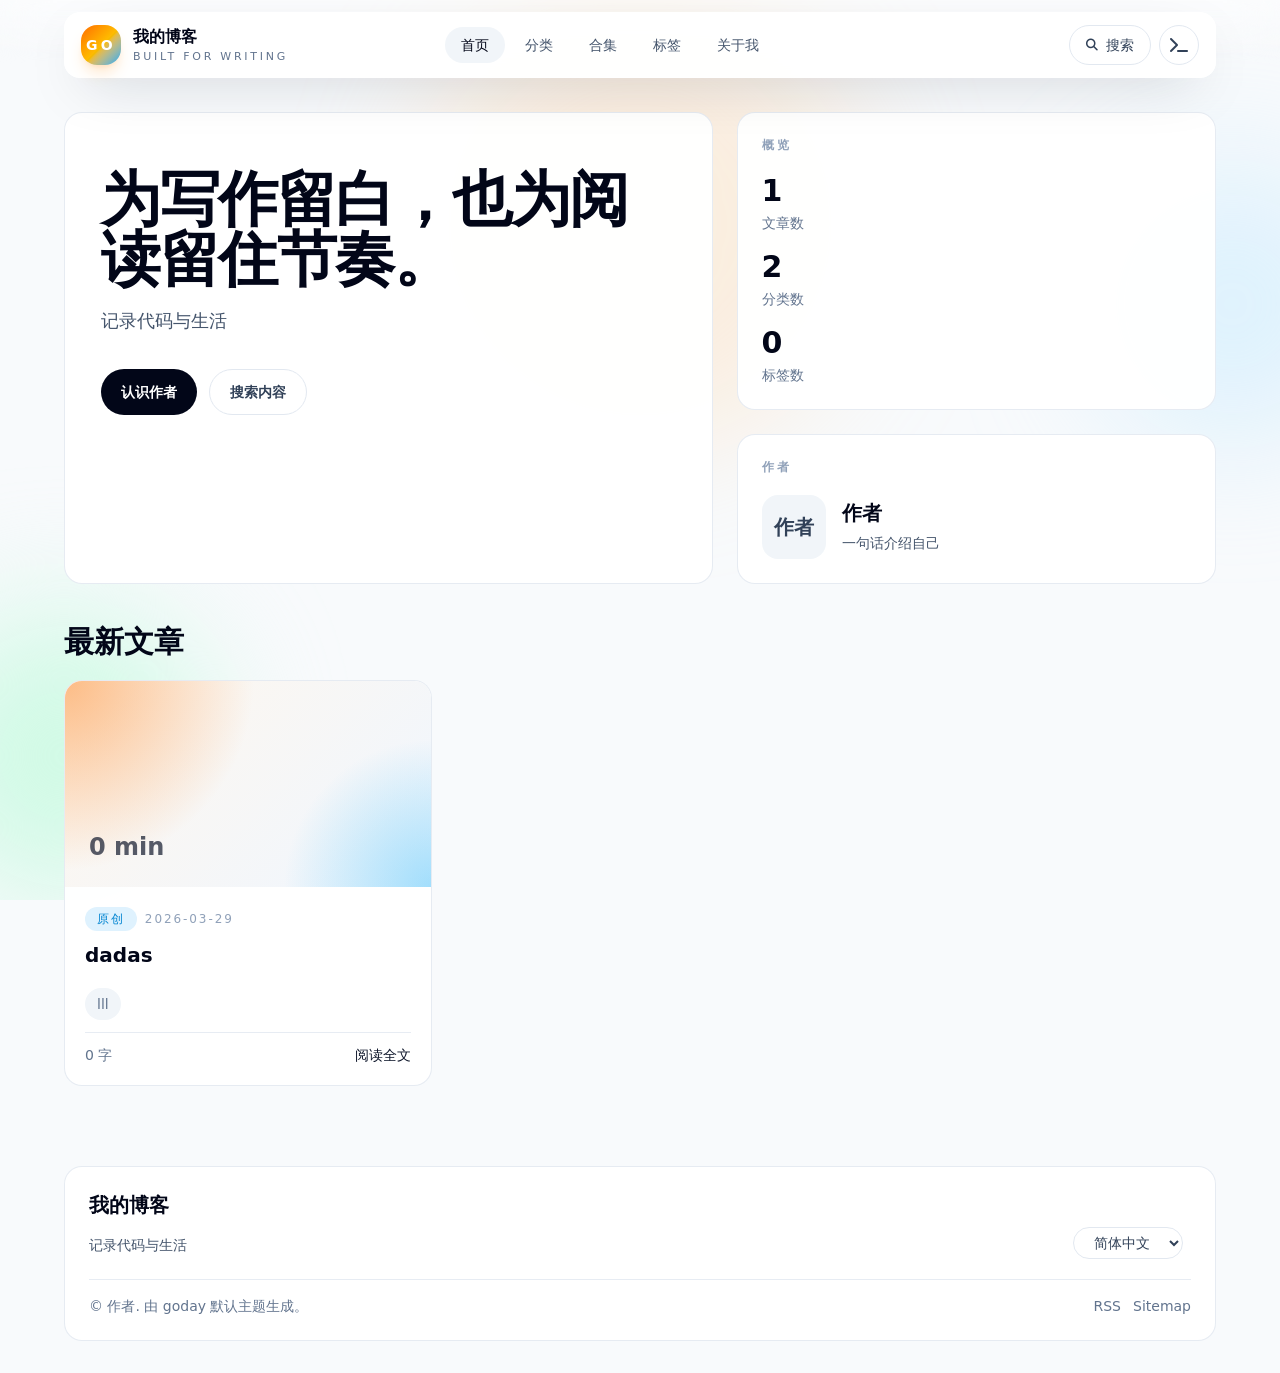
==== index.html @ ecaf3aaf "Deploy from goday" ====
<!doctype html>
<html lang="zh-CN">
<head>
  <meta charset="UTF-8">
  <meta name="viewport" content="width=device-width, initial-scale=1">
  <title>我的博客</title>
<meta name="description" content="记录代码与生活">
<meta name="theme-color" content="#fff7ed">
<meta property="og:title" content="我的博客">
<meta property="og:description" content="记录代码与生活">
<meta property="og:type" content="website">
<meta property="og:url" content="https:&#x2F;&#x2F;example.com&#x2F;">
<meta name="twitter:card" content="summary_large_image">
<link rel="canonical" href="https:&#x2F;&#x2F;example.com&#x2F;">

  <meta name="keywords" content="blog, tauri">


  <link rel="alternate" type="application/rss+xml" title="我的博客 RSS" href="/rss.xml">


  <link rel="stylesheet" href="https://cdn.bootcdn.net/ajax/libs/font-awesome/6.7.2/css/all.min.css">
  <link rel="stylesheet" href="/assets/css/main.css">
  
</head>
<body
  class="min-h-screen bg-slate-50 text-slate-900 antialiased dark:bg-stone-950 dark:text-zinc-100"
  data-default-language="zh-CN"
  data-color-mode="light"
  data-theme-name="Default Theme"
  data-theme-version="1.0.0"
  data-page-type="website"
>
  <div class="pointer-events-none fixed inset-0 -z-10 overflow-hidden">
    <div class="absolute left-1/2 top-0 h-[28rem] w-[28rem] -translate-x-1/2 rounded-full bg-orange-200/35 blur-3xl dark:bg-orange-500/12"></div>
    <div class="absolute right-[-6rem] top-40 h-72 w-72 rounded-full bg-sky-200/40 blur-3xl dark:bg-sky-500/10"></div>
    <div class="absolute bottom-0 left-[-5rem] h-72 w-72 rounded-full bg-emerald-100 blur-3xl dark:bg-emerald-500/10"></div>
  </div>
  <div class="pointer-events-none fixed inset-x-0 top-0 z-30 h-16 bg-white/45 [mask-image:linear-gradient(to_bottom,black,transparent)] backdrop-blur-xl dark:bg-stone-950/55"></div>

  <header class="fixed inset-x-0 top-0 z-40 px-5 pt-3 md:px-8">
  <div class="mx-auto max-w-6xl rounded-[1rem] border border-white/70 bg-white/95 px-4 py-2 shadow-[0_18px_56px_-24px_rgba(15,23,42,0.34)] backdrop-blur-md dark:border-zinc-700/80 dark:bg-zinc-900/92">
    <div class="flex items-center gap-3">
      <a class="flex min-w-0 items-center gap-3" href="/">
        <span class="inline-flex h-10 w-10 items-center justify-center rounded-2xl bg-gradient-to-br from-orange-500 via-amber-400 to-sky-500 text-sm font-bold uppercase tracking-[0.24em] text-white shadow-lg shadow-orange-400/20">Go</span>
        <span class="min-w-0">
          <span class="block truncate font-heading text-base font-semibold text-slate-950 dark:text-white">我的博客</span>
          <span class="block truncate text-[11px] uppercase tracking-[0.25em] text-slate-500 dark:text-slate-400">Built for writing</span>
        </span>
      </a>

      <nav class="mx-auto hidden items-center gap-1 rounded-full px-2 py-1.5 lg:flex">
        
          <a
            href="&#x2F;"
            
              data-i18n="nav.home"
            
            class="rounded-full px-4 py-2 text-sm font-medium transition bg-slate-100 text-slate-950 dark:bg-zinc-800 dark:text-white"
          >
            首页
          </a>
        
          <a
            href="&#x2F;category&#x2F;"
            
              data-i18n="nav.category"
            
            class="rounded-full px-4 py-2 text-sm font-medium transition text-slate-600 hover:bg-slate-100 hover:text-slate-950 dark:text-zinc-300 dark:hover:bg-zinc-800 dark:hover:text-white"
          >
            分类
          </a>
        
          <a
            href="&#x2F;collection&#x2F;"
            
              data-i18n="nav.collection"
            
            class="rounded-full px-4 py-2 text-sm font-medium transition text-slate-600 hover:bg-slate-100 hover:text-slate-950 dark:text-zinc-300 dark:hover:bg-zinc-800 dark:hover:text-white"
          >
            合集
          </a>
        
          <a
            href="&#x2F;tag&#x2F;"
            
              data-i18n="nav.tag"
            
            class="rounded-full px-4 py-2 text-sm font-medium transition text-slate-600 hover:bg-slate-100 hover:text-slate-950 dark:text-zinc-300 dark:hover:bg-zinc-800 dark:hover:text-white"
          >
            标签
          </a>
        
          <a
            href="&#x2F;about&#x2F;"
            
              data-i18n="nav.about"
            
            class="rounded-full px-4 py-2 text-sm font-medium transition text-slate-600 hover:bg-slate-100 hover:text-slate-950 dark:text-zinc-300 dark:hover:bg-zinc-800 dark:hover:text-white"
          >
            关于我
          </a>
        
      </nav>

      <div class="ml-auto flex items-center gap-2">
        <button
          type="button"
          class="theme-pill-button inline-flex h-10 cursor-pointer items-center gap-2 border border-slate-200 bg-white px-4 text-sm font-medium text-slate-700 transition hover:border-slate-300 hover:text-slate-950 dark:border-zinc-700 dark:bg-zinc-800 dark:text-zinc-100 dark:hover:bg-zinc-700 dark:hover:text-white"
          data-search-trigger
        >
          <i class="fa-solid fa-magnifying-glass text-xs"></i>
          <span data-i18n="search.open">搜索</span>
        </button>
        <button
          type="button"
          class="theme-pill-button inline-flex h-10 w-10 cursor-pointer items-center justify-center border border-slate-200 bg-white text-slate-700 transition hover:border-slate-300 hover:text-slate-950 dark:border-zinc-700 dark:bg-zinc-800 dark:text-zinc-100 dark:hover:bg-zinc-700 dark:hover:text-white"
          data-console-trigger
          title="打开控制台"
        >
          <i class="fa-solid fa-terminal"></i>
        </button>
        <button
          type="button"
          class="theme-pill-button inline-flex h-10 w-10 cursor-pointer items-center justify-center border border-slate-200 bg-white text-slate-700 transition hover:border-slate-300 hover:text-slate-950 dark:border-zinc-700 dark:bg-zinc-800 dark:text-zinc-100 dark:hover:bg-zinc-700 dark:hover:text-white lg:hidden"
          data-menu-trigger
          aria-expanded="false"
          aria-label="打开导航菜单"
        >
          <i class="fa-solid fa-bars"></i>
        </button>
      </div>
    </div>

    <nav class="mt-3 hidden flex-col gap-2 border-t border-slate-200 pt-3 dark:border-zinc-700 lg:hidden" data-mobile-nav>
      
        <a
          href="&#x2F;"
          
            data-i18n="nav.home"
          
          class="rounded-2xl px-4 py-3 text-sm font-medium transition bg-slate-950 text-white dark:bg-zinc-800"
        >
          首页
        </a>
      
        <a
          href="&#x2F;category&#x2F;"
          
            data-i18n="nav.category"
          
          class="rounded-2xl px-4 py-3 text-sm font-medium transition bg-slate-100 text-slate-700 hover:bg-slate-200 dark:bg-zinc-800 dark:text-zinc-200 dark:hover:bg-zinc-700 dark:hover:text-white"
        >
          分类
        </a>
      
        <a
          href="&#x2F;collection&#x2F;"
          
            data-i18n="nav.collection"
          
          class="rounded-2xl px-4 py-3 text-sm font-medium transition bg-slate-100 text-slate-700 hover:bg-slate-200 dark:bg-zinc-800 dark:text-zinc-200 dark:hover:bg-zinc-700 dark:hover:text-white"
        >
          合集
        </a>
      
        <a
          href="&#x2F;tag&#x2F;"
          
            data-i18n="nav.tag"
          
          class="rounded-2xl px-4 py-3 text-sm font-medium transition bg-slate-100 text-slate-700 hover:bg-slate-200 dark:bg-zinc-800 dark:text-zinc-200 dark:hover:bg-zinc-700 dark:hover:text-white"
        >
          标签
        </a>
      
        <a
          href="&#x2F;about&#x2F;"
          
            data-i18n="nav.about"
          
          class="rounded-2xl px-4 py-3 text-sm font-medium transition bg-slate-100 text-slate-700 hover:bg-slate-200 dark:bg-zinc-800 dark:text-zinc-200 dark:hover:bg-zinc-700 dark:hover:text-white"
        >
          关于我
        </a>
      
    </nav>
  </div>
</header>


  <main class="px-5 pb-20 pt-24 md:px-8 md:pt-28">
    <div class="mx-auto max-w-6xl">
      
  <section class="grid gap-6 lg:grid-cols-[1.15fr_0.85fr]">
    <div class="theme-card overflow-hidden p-7 md:p-9">
      <div class="mt-5 space-y-4">
        <h1 class="max-w-3xl font-heading text-4xl font-semibold tracking-tight text-slate-950 dark:text-white md:text-6xl">为写作留白，也为阅读留住节奏。</h1>
        <p class="max-w-2xl text-base leading-8 text-slate-600 dark:text-slate-300 md:text-lg">记录代码与生活</p>
      </div>
      <div class="mt-8 flex flex-wrap gap-3">
        <a class="inline-flex items-center rounded-full bg-slate-950 px-5 py-3 text-sm font-semibold text-white transition hover:bg-slate-800 dark:bg-white dark:text-slate-950 dark:hover:bg-slate-200" href="/about/" data-i18n="home.aboutAuthor">认识作者</a>
        <button type="button" class="inline-flex cursor-pointer items-center rounded-full border border-slate-200 bg-white px-5 py-3 text-sm font-semibold text-slate-700 transition hover:border-slate-300 hover:text-slate-950 dark:border-slate-700 dark:bg-slate-800 dark:text-slate-100 dark:hover:bg-slate-700 dark:hover:text-white" data-search-trigger data-i18n="home.searchContent">搜索内容</button>
      </div>
    </div>

    <aside class="grid gap-6 sm:grid-cols-2 lg:grid-cols-1">
      <div class="theme-card p-6">
        <p class="text-xs font-semibold uppercase tracking-[0.3em] text-slate-400" data-i18n="home.atAGlance">At a glance</p>
        <div class="mt-5 grid gap-4 sm:grid-cols-3 lg:grid-cols-1">
          <div>
            <p class="text-3xl font-semibold text-slate-950 dark:text-white">1</p>
            <p class="mt-1 text-sm text-slate-500 dark:text-slate-400" data-i18n="home.articleCount">文章数</p>
          </div>
          <div>
            <p class="text-3xl font-semibold text-slate-950 dark:text-white">2</p>
            <p class="mt-1 text-sm text-slate-500 dark:text-slate-400" data-i18n="home.categoryCount">分类数</p>
          </div>
          <div>
            <p class="text-3xl font-semibold text-slate-950 dark:text-white">0</p>
            <p class="mt-1 text-sm text-slate-500 dark:text-slate-400" data-i18n="home.tagCount">标签数</p>
          </div>
        </div>
      </div>

      <div class="theme-card p-6 text-slate-900 dark:bg-stone-900 dark:text-slate-100">
        <p class="text-xs font-semibold uppercase tracking-[0.3em] text-slate-400" data-i18n="home.author">Author</p>
        <div class="mt-5 flex items-center gap-4">
          
            <a href="/about/" class="inline-flex h-16 w-16 items-center justify-center rounded-2xl bg-slate-100 font-heading text-xl font-semibold text-slate-700 transition hover:bg-slate-200 dark:bg-white/10 dark:text-white dark:hover:bg-white/15">作者</a>
          
          <div>
            <a href="/about/" class="font-heading text-xl font-semibold text-slate-950 transition hover:text-orange-600 dark:text-white dark:hover:text-orange-200">作者</a>
            <p class="mt-1 text-sm leading-6 text-slate-600 dark:text-slate-300">一句话介绍自己</p>
          </div>
        </div>
      </div>
    </aside>
  </section>

  <section class="mt-8">
    <div class="mb-5 flex items-end justify-between gap-4">
      <div>
        <h2 class="mt-2 font-heading text-3xl font-semibold text-slate-950 dark:text-white" data-i18n="home.latestPosts">最新文章</h2>
      </div>
    </div>

    
      <div class="grid gap-6 md:grid-cols-2 xl:grid-cols-3">
        
          <article class="theme-card fade-in-card group overflow-hidden transition hover:-translate-y-1 hover:border-slate-300 dark:hover:border-zinc-700">
  <a class="block" href="&#x2F;p&#x2F;w5f7hgbm24p0&#x2F;">
    
      <div class="flex aspect-[16/9] items-end justify-between bg-[radial-gradient(circle_at_top_left,_rgba(251,146,60,0.58),_transparent_45%),radial-gradient(circle_at_bottom_right,_rgba(56,189,248,0.42),_transparent_35%),linear-gradient(135deg,_#fff7ed,_#eff6ff)] p-6 dark:bg-[radial-gradient(circle_at_top_left,_rgba(251,146,60,0.18),_transparent_45%),radial-gradient(circle_at_bottom_right,_rgba(56,189,248,0.14),_transparent_35%),linear-gradient(135deg,_#1b1b1f,_#252529)]">
        <span class="font-heading text-2xl font-semibold text-slate-900/70 dark:text-white/80">0 min</span>
      </div>
    
  </a>
  <div class="space-y-3 p-5">
    <div class="flex flex-wrap items-center gap-2 text-xs font-medium tracking-[0.16em] text-slate-400 dark:text-slate-500">
      
      
        <span class="rounded-full bg-sky-100 px-3 py-1 text-sky-600 dark:bg-sky-500/12 dark:text-sky-200" data-i18n="articleCard.original">原创</span>
      
      <span>2026-03-29</span>
    </div>

    <div class="space-y-2">
      <h2 class="font-heading text-xl font-semibold leading-tight text-slate-950 dark:text-white">
        <a class="transition hover:text-orange-600 dark:hover:text-orange-300" href="&#x2F;p&#x2F;w5f7hgbm24p0&#x2F;">dadas</a>
      </h2>
      <p class="excerpt-clamp text-sm leading-7 text-slate-600 dark:text-slate-300"></p>
    </div>

    <div class="flex flex-wrap items-center gap-2 text-sm text-slate-500 dark:text-slate-400">
      <a class="theme-pill-button bg-slate-100 px-3 py-1.5 transition hover:bg-slate-200 hover:text-slate-900 dark:bg-zinc-800 dark:text-zinc-200 dark:hover:bg-zinc-700 dark:hover:text-white" href="&#x2F;category&#x2F;lll&#x2F;">lll</a>
      
    </div>

    <div class="flex items-center justify-between border-t border-slate-200/80 pt-3 text-sm text-slate-500 dark:border-zinc-800 dark:text-zinc-400">
      <span>0 字</span>
      <a class="font-medium text-slate-900 transition hover:text-orange-600 dark:text-white dark:hover:text-orange-300" href="&#x2F;p&#x2F;w5f7hgbm24p0&#x2F;">阅读全文</a>
    </div>
  </div>
</article>

        
      </div>
      

    
  </section>

    </div>
  </main>

  <footer class="px-5 pb-8 md:px-8">
  <div class="theme-card mx-auto max-w-6xl p-5 md:p-6">
    <div class="flex flex-col gap-5 md:flex-row md:items-end md:justify-between">
      <div class="space-y-3">
        <h2 class="font-heading text-xl font-semibold text-slate-950 dark:text-white">我的博客</h2>
        <p class="max-w-xl text-sm leading-7 text-slate-600 dark:text-slate-300">记录代码与生活</p>
      </div>

      <div class="flex items-center justify-end pr-1 md:pr-2">
        <select
          class="theme-pill-button border border-slate-200 bg-white px-4 py-1.5 text-sm text-slate-700 outline-none transition hover:border-slate-300 dark:border-zinc-700 dark:bg-zinc-800 dark:text-zinc-100"
          data-language-switcher
        >
          <option value="zh-CN">简体中文</option>
          <option value="en-US">English</option>
        </select>
      </div>
    </div>

    <div class="mt-5 flex flex-col gap-3 border-t border-slate-200/80 pt-4 text-sm text-slate-500 dark:border-zinc-800 dark:text-zinc-400 md:flex-row md:items-center md:justify-between">
      <p>
        © 作者.
        <span data-i18n="footer.copy">由 goday 默认主题生成。</span>
      </p>
      <div class="flex flex-wrap items-center gap-3 md:justify-end">
        <a class="transition hover:text-slate-950 dark:hover:text-white" href="/rss.xml" data-i18n="footer.rss">RSS</a>
        <a class="transition hover:text-slate-950 dark:hover:text-white" href="/sitemap.xml" data-i18n="footer.sitemap">Sitemap</a>
      </div>
    </div>
  </div>
</footer>


  <div
    class="theme-modal fixed inset-0 z-50 hidden items-start justify-center bg-slate-950/18 p-4"
    data-search-modal
    data-open="false"
    aria-hidden="true"
  >
    <div class="theme-modal-panel theme-search-panel mt-8 w-full max-w-3xl rounded-[1.125rem] border p-4 md:mt-12 md:p-6">
      <div class="mb-4 flex items-center justify-between gap-4">
        <div>
          <h2 class="font-heading text-2xl font-semibold text-slate-950 dark:text-white" data-i18n="search.title">搜索</h2>
        </div>
        <button
          type="button"
          class="theme-pill-button inline-flex h-10 w-10 cursor-pointer items-center justify-center border border-slate-200 bg-white text-slate-700 transition hover:bg-slate-100 dark:border-zinc-700 dark:bg-zinc-800 dark:text-zinc-100 dark:hover:bg-zinc-700 dark:hover:text-white"
          data-search-close
          aria-label="关闭搜索"
        >
          <i class="fa-solid fa-xmark"></i>
        </button>
      </div>
      <div data-search-host></div>
      <p class="mt-4 hidden rounded-xl border border-slate-200/90 bg-slate-100/95 px-4 py-3 text-sm text-slate-600 dark:border-zinc-700 dark:bg-zinc-800 dark:text-zinc-200" data-search-status></p>
    </div>
  </div>

  <div
    class="theme-modal fixed inset-0 z-50 hidden items-center justify-center bg-slate-950/18 p-4 text-slate-100"
    data-console-modal
    data-open="false"
    aria-hidden="true"
  >
    <div class="theme-modal-panel goday-console w-full max-w-2xl border border-orange-200/65 bg-orange-50/96 p-5 text-slate-900 dark:border-orange-500/20 dark:bg-stone-900/94 dark:text-slate-100 md:p-6 theme-card">
      <div class="flex items-start justify-between gap-4">
        <div>
          <p class="text-sm font-medium uppercase tracking-[0.3em] text-orange-300" data-i18n="console.kicker">Console</p>
          <h2 class="mt-2 font-heading text-3xl font-semibold text-slate-950 dark:text-white" data-i18n="console.title">控制台</h2>
        </div>
        <button
          type="button"
          class="theme-pill-button inline-flex h-11 w-11 cursor-pointer items-center justify-center border border-orange-200 bg-white/80 text-slate-700 transition hover:border-orange-300 hover:text-slate-950 dark:border-zinc-700 dark:bg-zinc-800 dark:text-zinc-100 dark:hover:bg-zinc-700 dark:hover:text-white"
          data-console-close
          aria-label="关闭控制台"
        >
          <i class="fa-solid fa-xmark"></i>
        </button>
      </div>

      <div class="mt-6">
        <section class="theme-card-muted p-5 dark:border-orange-500/20 dark:bg-stone-950/70">
          <p class="text-xs font-semibold uppercase tracking-[0.3em] text-slate-400" data-i18n="console.runtime">Runtime</p>
          <div class="mt-5 grid gap-3 text-sm text-slate-600 dark:text-slate-300">
            <div class="flex items-center justify-between gap-3">
              <span data-i18n="console.site">站点</span>
              <span class="text-right text-slate-950 dark:text-white">我的博客</span>
            </div>
            <div class="flex items-center justify-between gap-3">
              <span data-i18n="console.route">路径</span>
              <span class="text-right text-slate-950 dark:text-white" data-console-value="route">https:&#x2F;&#x2F;example.com&#x2F;</span>
            </div>
            <div class="flex items-center justify-between gap-3">
              <span data-i18n="console.theme">主题</span>
              <span class="text-right text-slate-950 dark:text-white" data-console-value="theme">Default Theme 1.0.0</span>
            </div>
            <div class="flex items-center justify-between gap-3">
              <span data-i18n="console.pageType">页面类型</span>
              <span class="text-right text-slate-950 dark:text-white" data-console-value="pageType">website</span>
            </div>
            <div class="flex items-center justify-between gap-3">
              <span data-i18n="console.language">界面语言</span>
              <span class="text-right text-slate-950 dark:text-white" data-console-value="language" data-console-language>zh-CN</span>
            </div>
            <div class="flex items-center justify-between gap-3">
              <span data-i18n="console.mode">外观模式</span>
              <span class="text-right text-slate-950 dark:text-white" data-console-value="mode" data-console-theme-mode>auto</span>
            </div>
            <div class="flex items-center justify-between gap-3">
              <span data-i18n="console.headings">标题数</span>
              <span class="text-right text-slate-950 dark:text-white" data-console-value="headings">0</span>
            </div>
          </div>
          <div class="mt-5 flex justify-end">
            <button
              type="button"
              class="theme-pill-button inline-flex h-10 cursor-pointer items-center gap-2 border border-orange-200 bg-white px-4 text-sm font-medium text-slate-700 transition hover:border-orange-300 hover:text-slate-950 dark:border-zinc-700 dark:bg-zinc-800 dark:text-zinc-100 dark:hover:bg-zinc-700 dark:hover:text-white"
              data-theme-toggle
            >
              <i class="fa-solid fa-moon"></i>
              <span data-i18n="console.toggleTheme">切换外观</span>
            </button>
          </div>
        </section>
      </div>
    </div>
  </div>

  <script type="module" src="/assets/js/main.js"></script>
  
</body>
</html>
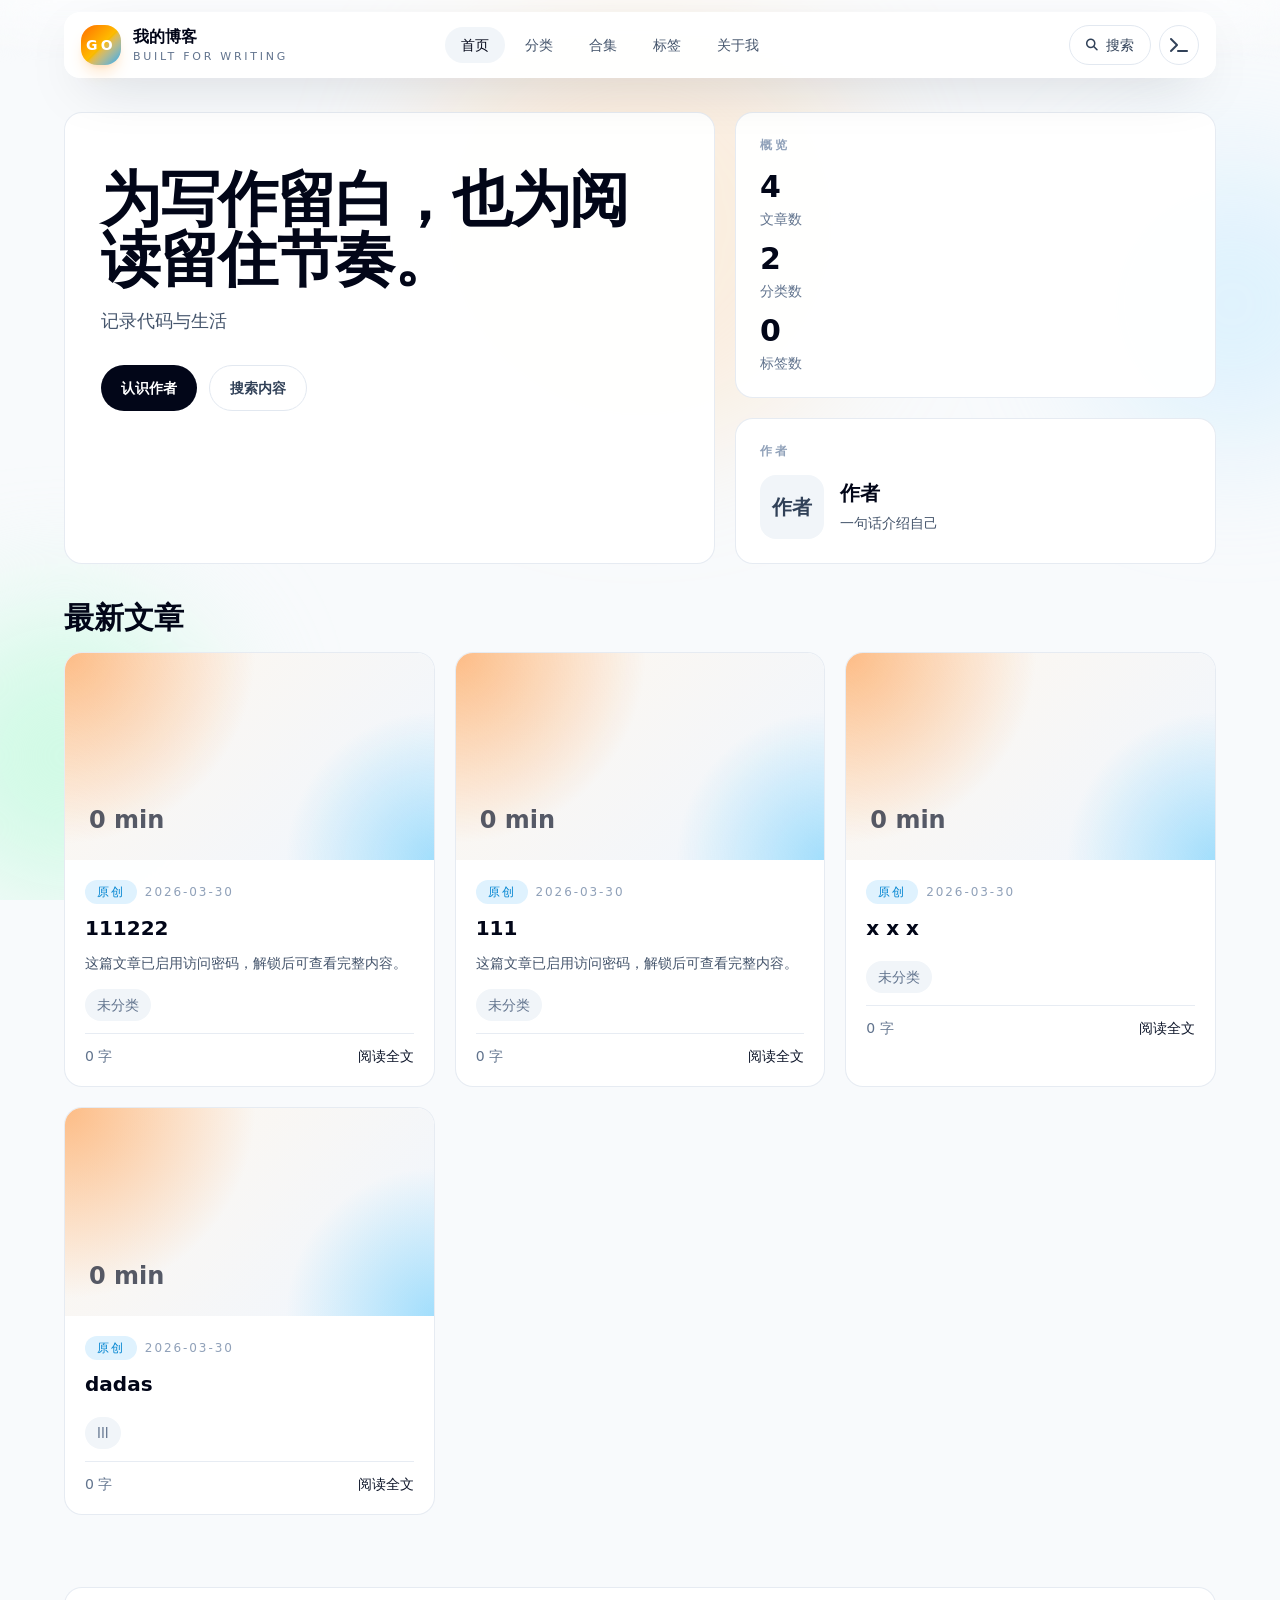
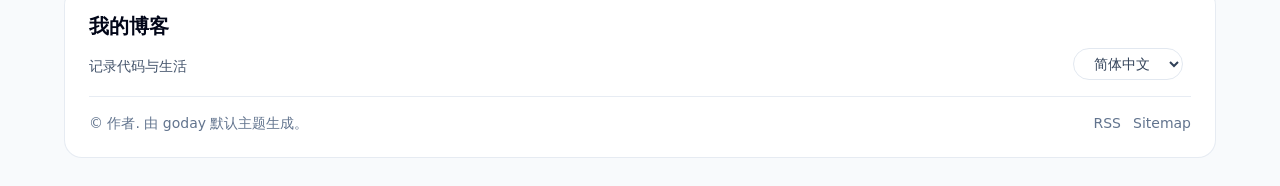
==== commit 5cd5a9e2: "Deploy from goday" ====
--- a/index.html
+++ b/index.html
@@ -9,9 +9,9 @@
 <meta property="og:title" content="我的博客">
 <meta property="og:description" content="记录代码与生活">
 <meta property="og:type" content="website">
-<meta property="og:url" content="https:&#x2F;&#x2F;example.com&#x2F;">
+<meta property="og:url" content="http:&#x2F;&#x2F;wenxb.github.io&#x2F;">
 <meta name="twitter:card" content="summary_large_image">
-<link rel="canonical" href="https:&#x2F;&#x2F;example.com&#x2F;">
+<link rel="canonical" href="http:&#x2F;&#x2F;wenxb.github.io&#x2F;">
 
   <meta name="keywords" content="blog, tauri">
 
@@ -189,27 +189,27 @@
 </header>
 
 
-  <main class="px-5 pb-20 pt-24 md:px-8 md:pt-28">
+  <main class="px-4 pb-18 pt-22 md:px-8 md:pt-28">
     <div class="mx-auto max-w-6xl">
       
-  <section class="grid gap-6 lg:grid-cols-[1.15fr_0.85fr]">
-    <div class="theme-card overflow-hidden p-7 md:p-9">
+  <section class="grid gap-5 lg:grid-cols-[1.15fr_0.85fr]">
+    <div class="theme-card overflow-hidden p-6 md:p-9">
       <div class="mt-5 space-y-4">
         <h1 class="max-w-3xl font-heading text-4xl font-semibold tracking-tight text-slate-950 dark:text-white md:text-6xl">为写作留白，也为阅读留住节奏。</h1>
         <p class="max-w-2xl text-base leading-8 text-slate-600 dark:text-slate-300 md:text-lg">记录代码与生活</p>
       </div>
-      <div class="mt-8 flex flex-wrap gap-3">
+      <div class="mt-7 flex flex-wrap gap-3">
         <a class="inline-flex items-center rounded-full bg-slate-950 px-5 py-3 text-sm font-semibold text-white transition hover:bg-slate-800 dark:bg-white dark:text-slate-950 dark:hover:bg-slate-200" href="/about/" data-i18n="home.aboutAuthor">认识作者</a>
         <button type="button" class="inline-flex cursor-pointer items-center rounded-full border border-slate-200 bg-white px-5 py-3 text-sm font-semibold text-slate-700 transition hover:border-slate-300 hover:text-slate-950 dark:border-slate-700 dark:bg-slate-800 dark:text-slate-100 dark:hover:bg-slate-700 dark:hover:text-white" data-search-trigger data-i18n="home.searchContent">搜索内容</button>
       </div>
     </div>
 
-    <aside class="grid gap-6 sm:grid-cols-2 lg:grid-cols-1">
-      <div class="theme-card p-6">
+    <aside class="grid gap-5 sm:grid-cols-2 lg:grid-cols-1">
+      <div class="theme-card p-5 md:p-6">
         <p class="text-xs font-semibold uppercase tracking-[0.3em] text-slate-400" data-i18n="home.atAGlance">At a glance</p>
-        <div class="mt-5 grid gap-4 sm:grid-cols-3 lg:grid-cols-1">
+        <div class="mt-4 grid gap-3 sm:grid-cols-3 lg:grid-cols-1">
           <div>
-            <p class="text-3xl font-semibold text-slate-950 dark:text-white">1</p>
+            <p class="text-3xl font-semibold text-slate-950 dark:text-white">4</p>
             <p class="mt-1 text-sm text-slate-500 dark:text-slate-400" data-i18n="home.articleCount">文章数</p>
           </div>
           <div>
@@ -223,9 +223,9 @@
         </div>
       </div>
 
-      <div class="theme-card p-6 text-slate-900 dark:bg-stone-900 dark:text-slate-100">
+      <div class="theme-card p-5 md:p-6 text-slate-900 dark:bg-stone-900 dark:text-slate-100">
         <p class="text-xs font-semibold uppercase tracking-[0.3em] text-slate-400" data-i18n="home.author">Author</p>
-        <div class="mt-5 flex items-center gap-4">
+        <div class="mt-4 flex items-center gap-4">
           
             <a href="/about/" class="inline-flex h-16 w-16 items-center justify-center rounded-2xl bg-slate-100 font-heading text-xl font-semibold text-slate-700 transition hover:bg-slate-200 dark:bg-white/10 dark:text-white dark:hover:bg-white/15">作者</a>
           
@@ -238,18 +238,18 @@
     </aside>
   </section>
 
-  <section class="mt-8">
-    <div class="mb-5 flex items-end justify-between gap-4">
+  <section class="mt-7">
+    <div class="mb-4 flex items-end justify-between gap-4">
       <div>
         <h2 class="mt-2 font-heading text-3xl font-semibold text-slate-950 dark:text-white" data-i18n="home.latestPosts">最新文章</h2>
       </div>
     </div>
 
     
-      <div class="grid gap-6 md:grid-cols-2 xl:grid-cols-3">
+      <div class="grid gap-5 md:grid-cols-2 xl:grid-cols-3">
         
           <article class="theme-card fade-in-card group overflow-hidden transition hover:-translate-y-1 hover:border-slate-300 dark:hover:border-zinc-700">
-  <a class="block" href="&#x2F;p&#x2F;w5f7hgbm24p0&#x2F;">
+  <a class="block" href="&#x2F;p&#x2F;km3e47r658y3&#x2F;">
     
       <div class="flex aspect-[16/9] items-end justify-between bg-[radial-gradient(circle_at_top_left,_rgba(251,146,60,0.58),_transparent_45%),radial-gradient(circle_at_bottom_right,_rgba(56,189,248,0.42),_transparent_35%),linear-gradient(135deg,_#fff7ed,_#eff6ff)] p-6 dark:bg-[radial-gradient(circle_at_top_left,_rgba(251,146,60,0.18),_transparent_45%),radial-gradient(circle_at_bottom_right,_rgba(56,189,248,0.14),_transparent_35%),linear-gradient(135deg,_#1b1b1f,_#252529)]">
         <span class="font-heading text-2xl font-semibold text-slate-900/70 dark:text-white/80">0 min</span>
@@ -262,7 +262,118 @@
       
         <span class="rounded-full bg-sky-100 px-3 py-1 text-sky-600 dark:bg-sky-500/12 dark:text-sky-200" data-i18n="articleCard.original">原创</span>
       
-      <span>2026-03-29</span>
+      <span>2026-03-30</span>
+    </div>
+
+    <div class="space-y-2">
+      <h2 class="font-heading text-xl font-semibold leading-tight text-slate-950 dark:text-white">
+        <a class="transition hover:text-orange-600 dark:hover:text-orange-300" href="&#x2F;p&#x2F;km3e47r658y3&#x2F;">111222</a>
+      </h2>
+      <p class="excerpt-clamp text-sm leading-7 text-slate-600 dark:text-slate-300">这篇文章已启用访问密码，解锁后可查看完整内容。</p>
+    </div>
+
+    <div class="flex flex-wrap items-center gap-2 text-sm text-slate-500 dark:text-slate-400">
+      <a class="theme-pill-button bg-slate-100 px-3 py-1.5 transition hover:bg-slate-200 hover:text-slate-900 dark:bg-zinc-800 dark:text-zinc-200 dark:hover:bg-zinc-700 dark:hover:text-white" href="&#x2F;category&#x2F;uncategorized&#x2F;">未分类</a>
+      
+    </div>
+
+    <div class="flex items-center justify-between border-t border-slate-200/80 pt-3 text-sm text-slate-500 dark:border-zinc-800 dark:text-zinc-400">
+      <span>0 字</span>
+      <a class="font-medium text-slate-900 transition hover:text-orange-600 dark:text-white dark:hover:text-orange-300" href="&#x2F;p&#x2F;km3e47r658y3&#x2F;">阅读全文</a>
+    </div>
+  </div>
+</article>
+
+        
+          <article class="theme-card fade-in-card group overflow-hidden transition hover:-translate-y-1 hover:border-slate-300 dark:hover:border-zinc-700">
+  <a class="block" href="&#x2F;p&#x2F;e2lrm1mzb9ez&#x2F;">
+    
+      <div class="flex aspect-[16/9] items-end justify-between bg-[radial-gradient(circle_at_top_left,_rgba(251,146,60,0.58),_transparent_45%),radial-gradient(circle_at_bottom_right,_rgba(56,189,248,0.42),_transparent_35%),linear-gradient(135deg,_#fff7ed,_#eff6ff)] p-6 dark:bg-[radial-gradient(circle_at_top_left,_rgba(251,146,60,0.18),_transparent_45%),radial-gradient(circle_at_bottom_right,_rgba(56,189,248,0.14),_transparent_35%),linear-gradient(135deg,_#1b1b1f,_#252529)]">
+        <span class="font-heading text-2xl font-semibold text-slate-900/70 dark:text-white/80">0 min</span>
+      </div>
+    
+  </a>
+  <div class="space-y-3 p-5">
+    <div class="flex flex-wrap items-center gap-2 text-xs font-medium tracking-[0.16em] text-slate-400 dark:text-slate-500">
+      
+      
+        <span class="rounded-full bg-sky-100 px-3 py-1 text-sky-600 dark:bg-sky-500/12 dark:text-sky-200" data-i18n="articleCard.original">原创</span>
+      
+      <span>2026-03-30</span>
+    </div>
+
+    <div class="space-y-2">
+      <h2 class="font-heading text-xl font-semibold leading-tight text-slate-950 dark:text-white">
+        <a class="transition hover:text-orange-600 dark:hover:text-orange-300" href="&#x2F;p&#x2F;e2lrm1mzb9ez&#x2F;">111</a>
+      </h2>
+      <p class="excerpt-clamp text-sm leading-7 text-slate-600 dark:text-slate-300">这篇文章已启用访问密码，解锁后可查看完整内容。</p>
+    </div>
+
+    <div class="flex flex-wrap items-center gap-2 text-sm text-slate-500 dark:text-slate-400">
+      <a class="theme-pill-button bg-slate-100 px-3 py-1.5 transition hover:bg-slate-200 hover:text-slate-900 dark:bg-zinc-800 dark:text-zinc-200 dark:hover:bg-zinc-700 dark:hover:text-white" href="&#x2F;category&#x2F;uncategorized&#x2F;">未分类</a>
+      
+    </div>
+
+    <div class="flex items-center justify-between border-t border-slate-200/80 pt-3 text-sm text-slate-500 dark:border-zinc-800 dark:text-zinc-400">
+      <span>0 字</span>
+      <a class="font-medium text-slate-900 transition hover:text-orange-600 dark:text-white dark:hover:text-orange-300" href="&#x2F;p&#x2F;e2lrm1mzb9ez&#x2F;">阅读全文</a>
+    </div>
+  </div>
+</article>
+
+        
+          <article class="theme-card fade-in-card group overflow-hidden transition hover:-translate-y-1 hover:border-slate-300 dark:hover:border-zinc-700">
+  <a class="block" href="&#x2F;p&#x2F;td9pm252rvfx&#x2F;">
+    
+      <div class="flex aspect-[16/9] items-end justify-between bg-[radial-gradient(circle_at_top_left,_rgba(251,146,60,0.58),_transparent_45%),radial-gradient(circle_at_bottom_right,_rgba(56,189,248,0.42),_transparent_35%),linear-gradient(135deg,_#fff7ed,_#eff6ff)] p-6 dark:bg-[radial-gradient(circle_at_top_left,_rgba(251,146,60,0.18),_transparent_45%),radial-gradient(circle_at_bottom_right,_rgba(56,189,248,0.14),_transparent_35%),linear-gradient(135deg,_#1b1b1f,_#252529)]">
+        <span class="font-heading text-2xl font-semibold text-slate-900/70 dark:text-white/80">0 min</span>
+      </div>
+    
+  </a>
+  <div class="space-y-3 p-5">
+    <div class="flex flex-wrap items-center gap-2 text-xs font-medium tracking-[0.16em] text-slate-400 dark:text-slate-500">
+      
+      
+        <span class="rounded-full bg-sky-100 px-3 py-1 text-sky-600 dark:bg-sky-500/12 dark:text-sky-200" data-i18n="articleCard.original">原创</span>
+      
+      <span>2026-03-30</span>
+    </div>
+
+    <div class="space-y-2">
+      <h2 class="font-heading text-xl font-semibold leading-tight text-slate-950 dark:text-white">
+        <a class="transition hover:text-orange-600 dark:hover:text-orange-300" href="&#x2F;p&#x2F;td9pm252rvfx&#x2F;">x x x</a>
+      </h2>
+      <p class="excerpt-clamp text-sm leading-7 text-slate-600 dark:text-slate-300"></p>
+    </div>
+
+    <div class="flex flex-wrap items-center gap-2 text-sm text-slate-500 dark:text-slate-400">
+      <a class="theme-pill-button bg-slate-100 px-3 py-1.5 transition hover:bg-slate-200 hover:text-slate-900 dark:bg-zinc-800 dark:text-zinc-200 dark:hover:bg-zinc-700 dark:hover:text-white" href="&#x2F;category&#x2F;uncategorized&#x2F;">未分类</a>
+      
+    </div>
+
+    <div class="flex items-center justify-between border-t border-slate-200/80 pt-3 text-sm text-slate-500 dark:border-zinc-800 dark:text-zinc-400">
+      <span>0 字</span>
+      <a class="font-medium text-slate-900 transition hover:text-orange-600 dark:text-white dark:hover:text-orange-300" href="&#x2F;p&#x2F;td9pm252rvfx&#x2F;">阅读全文</a>
+    </div>
+  </div>
+</article>
+
+        
+          <article class="theme-card fade-in-card group overflow-hidden transition hover:-translate-y-1 hover:border-slate-300 dark:hover:border-zinc-700">
+  <a class="block" href="&#x2F;p&#x2F;w5f7hgbm24p0&#x2F;">
+    
+      <div class="flex aspect-[16/9] items-end justify-between bg-[radial-gradient(circle_at_top_left,_rgba(251,146,60,0.58),_transparent_45%),radial-gradient(circle_at_bottom_right,_rgba(56,189,248,0.42),_transparent_35%),linear-gradient(135deg,_#fff7ed,_#eff6ff)] p-6 dark:bg-[radial-gradient(circle_at_top_left,_rgba(251,146,60,0.18),_transparent_45%),radial-gradient(circle_at_bottom_right,_rgba(56,189,248,0.14),_transparent_35%),linear-gradient(135deg,_#1b1b1f,_#252529)]">
+        <span class="font-heading text-2xl font-semibold text-slate-900/70 dark:text-white/80">0 min</span>
+      </div>
+    
+  </a>
+  <div class="space-y-3 p-5">
+    <div class="flex flex-wrap items-center gap-2 text-xs font-medium tracking-[0.16em] text-slate-400 dark:text-slate-500">
+      
+      
+        <span class="rounded-full bg-sky-100 px-3 py-1 text-sky-600 dark:bg-sky-500/12 dark:text-sky-200" data-i18n="articleCard.original">原创</span>
+      
+      <span>2026-03-30</span>
     </div>
 
     <div class="space-y-2">
@@ -294,9 +405,9 @@
     </div>
   </main>
 
-  <footer class="px-5 pb-8 md:px-8">
-  <div class="theme-card mx-auto max-w-6xl p-5 md:p-6">
-    <div class="flex flex-col gap-5 md:flex-row md:items-end md:justify-between">
+  <footer class="px-4 pb-7 md:px-8">
+  <div class="theme-card mx-auto max-w-6xl p-4 md:p-6">
+    <div class="flex flex-col gap-4 md:flex-row md:items-end md:justify-between">
       <div class="space-y-3">
         <h2 class="font-heading text-xl font-semibold text-slate-950 dark:text-white">我的博客</h2>
         <p class="max-w-xl text-sm leading-7 text-slate-600 dark:text-slate-300">记录代码与生活</p>
@@ -313,7 +424,7 @@
       </div>
     </div>
 
-    <div class="mt-5 flex flex-col gap-3 border-t border-slate-200/80 pt-4 text-sm text-slate-500 dark:border-zinc-800 dark:text-zinc-400 md:flex-row md:items-center md:justify-between">
+    <div class="mt-4 flex flex-col gap-3 border-t border-slate-200/80 pt-4 text-sm text-slate-500 dark:border-zinc-800 dark:text-zinc-400 md:flex-row md:items-center md:justify-between">
       <p>
         © 作者.
         <span data-i18n="footer.copy">由 goday 默认主题生成。</span>
@@ -328,12 +439,12 @@
 
 
   <div
-    class="theme-modal fixed inset-0 z-50 hidden items-start justify-center bg-slate-950/18 p-4"
+    class="theme-modal fixed inset-0 z-50 hidden items-start justify-center bg-slate-950/18 p-3 md:p-4"
     data-search-modal
     data-open="false"
     aria-hidden="true"
   >
-    <div class="theme-modal-panel theme-search-panel mt-8 w-full max-w-3xl rounded-[1.125rem] border p-4 md:mt-12 md:p-6">
+    <div class="theme-modal-panel theme-search-panel mt-6 w-full max-w-3xl rounded-[1.125rem] border p-4 md:mt-12 md:p-6">
       <div class="mb-4 flex items-center justify-between gap-4">
         <div>
           <h2 class="font-heading text-2xl font-semibold text-slate-950 dark:text-white" data-i18n="search.title">搜索</h2>
@@ -353,7 +464,7 @@
   </div>
 
   <div
-    class="theme-modal fixed inset-0 z-50 hidden items-center justify-center bg-slate-950/18 p-4 text-slate-100"
+    class="theme-modal fixed inset-0 z-50 hidden items-center justify-center bg-slate-950/18 p-3 md:p-4 text-slate-100"
     data-console-modal
     data-open="false"
     aria-hidden="true"
@@ -384,7 +495,7 @@
             </div>
             <div class="flex items-center justify-between gap-3">
               <span data-i18n="console.route">路径</span>
-              <span class="text-right text-slate-950 dark:text-white" data-console-value="route">https:&#x2F;&#x2F;example.com&#x2F;</span>
+              <span class="text-right text-slate-950 dark:text-white" data-console-value="route">http:&#x2F;&#x2F;wenxb.github.io&#x2F;</span>
             </div>
             <div class="flex items-center justify-between gap-3">
               <span data-i18n="console.theme">主题</span>
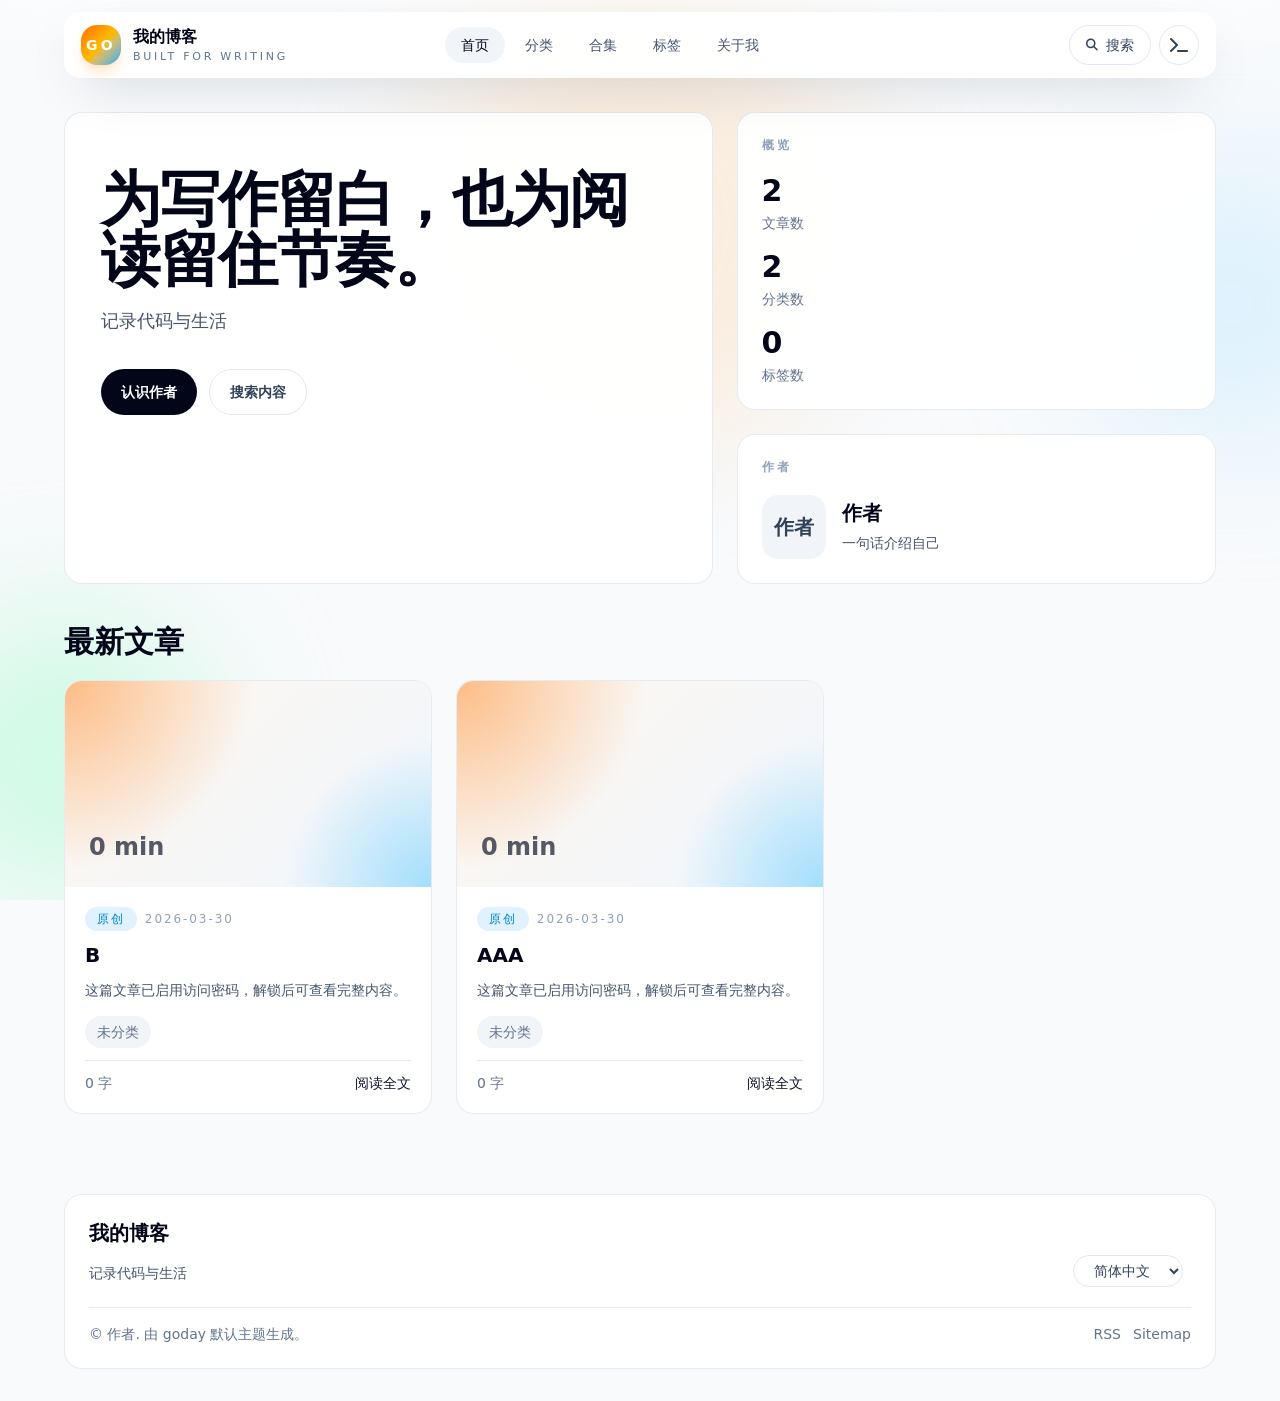
==== commit 942d13ff: "Deploy from goday" ====
--- a/index.html
+++ b/index.html
@@ -9,9 +9,9 @@
 <meta property="og:title" content="我的博客">
 <meta property="og:description" content="记录代码与生活">
 <meta property="og:type" content="website">
-<meta property="og:url" content="http:&#x2F;&#x2F;wenxb.github.io&#x2F;">
+<meta property="og:url" content="https:&#x2F;&#x2F;wenxb.github.io&#x2F;">
 <meta name="twitter:card" content="summary_large_image">
-<link rel="canonical" href="http:&#x2F;&#x2F;wenxb.github.io&#x2F;">
+<link rel="canonical" href="https:&#x2F;&#x2F;wenxb.github.io&#x2F;">
 
   <meta name="keywords" content="blog, tauri">
 
@@ -189,27 +189,27 @@
 </header>
 
 
-  <main class="px-4 pb-18 pt-22 md:px-8 md:pt-28">
+  <main class="px-5 pb-20 pt-24 md:px-8 md:pt-28">
     <div class="mx-auto max-w-6xl">
       
-  <section class="grid gap-5 lg:grid-cols-[1.15fr_0.85fr]">
-    <div class="theme-card overflow-hidden p-6 md:p-9">
+  <section class="grid gap-6 lg:grid-cols-[1.15fr_0.85fr]">
+    <div class="theme-card overflow-hidden p-7 md:p-9">
       <div class="mt-5 space-y-4">
         <h1 class="max-w-3xl font-heading text-4xl font-semibold tracking-tight text-slate-950 dark:text-white md:text-6xl">为写作留白，也为阅读留住节奏。</h1>
         <p class="max-w-2xl text-base leading-8 text-slate-600 dark:text-slate-300 md:text-lg">记录代码与生活</p>
       </div>
-      <div class="mt-7 flex flex-wrap gap-3">
+      <div class="mt-8 flex flex-wrap gap-3">
         <a class="inline-flex items-center rounded-full bg-slate-950 px-5 py-3 text-sm font-semibold text-white transition hover:bg-slate-800 dark:bg-white dark:text-slate-950 dark:hover:bg-slate-200" href="/about/" data-i18n="home.aboutAuthor">认识作者</a>
         <button type="button" class="inline-flex cursor-pointer items-center rounded-full border border-slate-200 bg-white px-5 py-3 text-sm font-semibold text-slate-700 transition hover:border-slate-300 hover:text-slate-950 dark:border-slate-700 dark:bg-slate-800 dark:text-slate-100 dark:hover:bg-slate-700 dark:hover:text-white" data-search-trigger data-i18n="home.searchContent">搜索内容</button>
       </div>
     </div>
 
-    <aside class="grid gap-5 sm:grid-cols-2 lg:grid-cols-1">
-      <div class="theme-card p-5 md:p-6">
+    <aside class="grid gap-6 sm:grid-cols-2 lg:grid-cols-1">
+      <div class="theme-card p-6">
         <p class="text-xs font-semibold uppercase tracking-[0.3em] text-slate-400" data-i18n="home.atAGlance">At a glance</p>
-        <div class="mt-4 grid gap-3 sm:grid-cols-3 lg:grid-cols-1">
+        <div class="mt-5 grid gap-4 sm:grid-cols-3 lg:grid-cols-1">
           <div>
-            <p class="text-3xl font-semibold text-slate-950 dark:text-white">4</p>
+            <p class="text-3xl font-semibold text-slate-950 dark:text-white">2</p>
             <p class="mt-1 text-sm text-slate-500 dark:text-slate-400" data-i18n="home.articleCount">文章数</p>
           </div>
           <div>
@@ -223,9 +223,9 @@
         </div>
       </div>
 
-      <div class="theme-card p-5 md:p-6 text-slate-900 dark:bg-stone-900 dark:text-slate-100">
+      <div class="theme-card p-6 text-slate-900 dark:bg-stone-900 dark:text-slate-100">
         <p class="text-xs font-semibold uppercase tracking-[0.3em] text-slate-400" data-i18n="home.author">Author</p>
-        <div class="mt-4 flex items-center gap-4">
+        <div class="mt-5 flex items-center gap-4">
           
             <a href="/about/" class="inline-flex h-16 w-16 items-center justify-center rounded-2xl bg-slate-100 font-heading text-xl font-semibold text-slate-700 transition hover:bg-slate-200 dark:bg-white/10 dark:text-white dark:hover:bg-white/15">作者</a>
           
@@ -238,18 +238,18 @@
     </aside>
   </section>
 
-  <section class="mt-7">
-    <div class="mb-4 flex items-end justify-between gap-4">
+  <section class="mt-8">
+    <div class="mb-5 flex items-end justify-between gap-4">
       <div>
         <h2 class="mt-2 font-heading text-3xl font-semibold text-slate-950 dark:text-white" data-i18n="home.latestPosts">最新文章</h2>
       </div>
     </div>
 
     
-      <div class="grid gap-5 md:grid-cols-2 xl:grid-cols-3">
+      <div class="grid gap-6 md:grid-cols-2 xl:grid-cols-3">
         
           <article class="theme-card fade-in-card group overflow-hidden transition hover:-translate-y-1 hover:border-slate-300 dark:hover:border-zinc-700">
-  <a class="block" href="&#x2F;p&#x2F;km3e47r658y3&#x2F;">
+  <a class="block" href="&#x2F;p&#x2F;kmit6dcht6nh&#x2F;">
     
       <div class="flex aspect-[16/9] items-end justify-between bg-[radial-gradient(circle_at_top_left,_rgba(251,146,60,0.58),_transparent_45%),radial-gradient(circle_at_bottom_right,_rgba(56,189,248,0.42),_transparent_35%),linear-gradient(135deg,_#fff7ed,_#eff6ff)] p-6 dark:bg-[radial-gradient(circle_at_top_left,_rgba(251,146,60,0.18),_transparent_45%),radial-gradient(circle_at_bottom_right,_rgba(56,189,248,0.14),_transparent_35%),linear-gradient(135deg,_#1b1b1f,_#252529)]">
         <span class="font-heading text-2xl font-semibold text-slate-900/70 dark:text-white/80">0 min</span>
@@ -267,7 +267,7 @@
 
     <div class="space-y-2">
       <h2 class="font-heading text-xl font-semibold leading-tight text-slate-950 dark:text-white">
-        <a class="transition hover:text-orange-600 dark:hover:text-orange-300" href="&#x2F;p&#x2F;km3e47r658y3&#x2F;">111222</a>
+        <a class="transition hover:text-orange-600 dark:hover:text-orange-300" href="&#x2F;p&#x2F;kmit6dcht6nh&#x2F;">B</a>
       </h2>
       <p class="excerpt-clamp text-sm leading-7 text-slate-600 dark:text-slate-300">这篇文章已启用访问密码，解锁后可查看完整内容。</p>
     </div>
@@ -279,14 +279,14 @@
 
     <div class="flex items-center justify-between border-t border-slate-200/80 pt-3 text-sm text-slate-500 dark:border-zinc-800 dark:text-zinc-400">
       <span>0 字</span>
-      <a class="font-medium text-slate-900 transition hover:text-orange-600 dark:text-white dark:hover:text-orange-300" href="&#x2F;p&#x2F;km3e47r658y3&#x2F;">阅读全文</a>
+      <a class="font-medium text-slate-900 transition hover:text-orange-600 dark:text-white dark:hover:text-orange-300" href="&#x2F;p&#x2F;kmit6dcht6nh&#x2F;">阅读全文</a>
     </div>
   </div>
 </article>
 
         
           <article class="theme-card fade-in-card group overflow-hidden transition hover:-translate-y-1 hover:border-slate-300 dark:hover:border-zinc-700">
-  <a class="block" href="&#x2F;p&#x2F;e2lrm1mzb9ez&#x2F;">
+  <a class="block" href="&#x2F;p&#x2F;aep1noiskg6b&#x2F;">
     
       <div class="flex aspect-[16/9] items-end justify-between bg-[radial-gradient(circle_at_top_left,_rgba(251,146,60,0.58),_transparent_45%),radial-gradient(circle_at_bottom_right,_rgba(56,189,248,0.42),_transparent_35%),linear-gradient(135deg,_#fff7ed,_#eff6ff)] p-6 dark:bg-[radial-gradient(circle_at_top_left,_rgba(251,146,60,0.18),_transparent_45%),radial-gradient(circle_at_bottom_right,_rgba(56,189,248,0.14),_transparent_35%),linear-gradient(135deg,_#1b1b1f,_#252529)]">
         <span class="font-heading text-2xl font-semibold text-slate-900/70 dark:text-white/80">0 min</span>
@@ -304,7 +304,7 @@
 
     <div class="space-y-2">
       <h2 class="font-heading text-xl font-semibold leading-tight text-slate-950 dark:text-white">
-        <a class="transition hover:text-orange-600 dark:hover:text-orange-300" href="&#x2F;p&#x2F;e2lrm1mzb9ez&#x2F;">111</a>
+        <a class="transition hover:text-orange-600 dark:hover:text-orange-300" href="&#x2F;p&#x2F;aep1noiskg6b&#x2F;">AAA</a>
       </h2>
       <p class="excerpt-clamp text-sm leading-7 text-slate-600 dark:text-slate-300">这篇文章已启用访问密码，解锁后可查看完整内容。</p>
     </div>
@@ -316,86 +316,12 @@
 
     <div class="flex items-center justify-between border-t border-slate-200/80 pt-3 text-sm text-slate-500 dark:border-zinc-800 dark:text-zinc-400">
       <span>0 字</span>
-      <a class="font-medium text-slate-900 transition hover:text-orange-600 dark:text-white dark:hover:text-orange-300" href="&#x2F;p&#x2F;e2lrm1mzb9ez&#x2F;">阅读全文</a>
+      <a class="font-medium text-slate-900 transition hover:text-orange-600 dark:text-white dark:hover:text-orange-300" href="&#x2F;p&#x2F;aep1noiskg6b&#x2F;">阅读全文</a>
     </div>
   </div>
 </article>
 
         
-          <article class="theme-card fade-in-card group overflow-hidden transition hover:-translate-y-1 hover:border-slate-300 dark:hover:border-zinc-700">
-  <a class="block" href="&#x2F;p&#x2F;td9pm252rvfx&#x2F;">
-    
-      <div class="flex aspect-[16/9] items-end justify-between bg-[radial-gradient(circle_at_top_left,_rgba(251,146,60,0.58),_transparent_45%),radial-gradient(circle_at_bottom_right,_rgba(56,189,248,0.42),_transparent_35%),linear-gradient(135deg,_#fff7ed,_#eff6ff)] p-6 dark:bg-[radial-gradient(circle_at_top_left,_rgba(251,146,60,0.18),_transparent_45%),radial-gradient(circle_at_bottom_right,_rgba(56,189,248,0.14),_transparent_35%),linear-gradient(135deg,_#1b1b1f,_#252529)]">
-        <span class="font-heading text-2xl font-semibold text-slate-900/70 dark:text-white/80">0 min</span>
-      </div>
-    
-  </a>
-  <div class="space-y-3 p-5">
-    <div class="flex flex-wrap items-center gap-2 text-xs font-medium tracking-[0.16em] text-slate-400 dark:text-slate-500">
-      
-      
-        <span class="rounded-full bg-sky-100 px-3 py-1 text-sky-600 dark:bg-sky-500/12 dark:text-sky-200" data-i18n="articleCard.original">原创</span>
-      
-      <span>2026-03-30</span>
-    </div>
-
-    <div class="space-y-2">
-      <h2 class="font-heading text-xl font-semibold leading-tight text-slate-950 dark:text-white">
-        <a class="transition hover:text-orange-600 dark:hover:text-orange-300" href="&#x2F;p&#x2F;td9pm252rvfx&#x2F;">x x x</a>
-      </h2>
-      <p class="excerpt-clamp text-sm leading-7 text-slate-600 dark:text-slate-300"></p>
-    </div>
-
-    <div class="flex flex-wrap items-center gap-2 text-sm text-slate-500 dark:text-slate-400">
-      <a class="theme-pill-button bg-slate-100 px-3 py-1.5 transition hover:bg-slate-200 hover:text-slate-900 dark:bg-zinc-800 dark:text-zinc-200 dark:hover:bg-zinc-700 dark:hover:text-white" href="&#x2F;category&#x2F;uncategorized&#x2F;">未分类</a>
-      
-    </div>
-
-    <div class="flex items-center justify-between border-t border-slate-200/80 pt-3 text-sm text-slate-500 dark:border-zinc-800 dark:text-zinc-400">
-      <span>0 字</span>
-      <a class="font-medium text-slate-900 transition hover:text-orange-600 dark:text-white dark:hover:text-orange-300" href="&#x2F;p&#x2F;td9pm252rvfx&#x2F;">阅读全文</a>
-    </div>
-  </div>
-</article>
-
-        
-          <article class="theme-card fade-in-card group overflow-hidden transition hover:-translate-y-1 hover:border-slate-300 dark:hover:border-zinc-700">
-  <a class="block" href="&#x2F;p&#x2F;w5f7hgbm24p0&#x2F;">
-    
-      <div class="flex aspect-[16/9] items-end justify-between bg-[radial-gradient(circle_at_top_left,_rgba(251,146,60,0.58),_transparent_45%),radial-gradient(circle_at_bottom_right,_rgba(56,189,248,0.42),_transparent_35%),linear-gradient(135deg,_#fff7ed,_#eff6ff)] p-6 dark:bg-[radial-gradient(circle_at_top_left,_rgba(251,146,60,0.18),_transparent_45%),radial-gradient(circle_at_bottom_right,_rgba(56,189,248,0.14),_transparent_35%),linear-gradient(135deg,_#1b1b1f,_#252529)]">
-        <span class="font-heading text-2xl font-semibold text-slate-900/70 dark:text-white/80">0 min</span>
-      </div>
-    
-  </a>
-  <div class="space-y-3 p-5">
-    <div class="flex flex-wrap items-center gap-2 text-xs font-medium tracking-[0.16em] text-slate-400 dark:text-slate-500">
-      
-      
-        <span class="rounded-full bg-sky-100 px-3 py-1 text-sky-600 dark:bg-sky-500/12 dark:text-sky-200" data-i18n="articleCard.original">原创</span>
-      
-      <span>2026-03-30</span>
-    </div>
-
-    <div class="space-y-2">
-      <h2 class="font-heading text-xl font-semibold leading-tight text-slate-950 dark:text-white">
-        <a class="transition hover:text-orange-600 dark:hover:text-orange-300" href="&#x2F;p&#x2F;w5f7hgbm24p0&#x2F;">dadas</a>
-      </h2>
-      <p class="excerpt-clamp text-sm leading-7 text-slate-600 dark:text-slate-300"></p>
-    </div>
-
-    <div class="flex flex-wrap items-center gap-2 text-sm text-slate-500 dark:text-slate-400">
-      <a class="theme-pill-button bg-slate-100 px-3 py-1.5 transition hover:bg-slate-200 hover:text-slate-900 dark:bg-zinc-800 dark:text-zinc-200 dark:hover:bg-zinc-700 dark:hover:text-white" href="&#x2F;category&#x2F;lll&#x2F;">lll</a>
-      
-    </div>
-
-    <div class="flex items-center justify-between border-t border-slate-200/80 pt-3 text-sm text-slate-500 dark:border-zinc-800 dark:text-zinc-400">
-      <span>0 字</span>
-      <a class="font-medium text-slate-900 transition hover:text-orange-600 dark:text-white dark:hover:text-orange-300" href="&#x2F;p&#x2F;w5f7hgbm24p0&#x2F;">阅读全文</a>
-    </div>
-  </div>
-</article>
-
-        
       </div>
       
 
@@ -405,9 +331,9 @@
     </div>
   </main>
 
-  <footer class="px-4 pb-7 md:px-8">
-  <div class="theme-card mx-auto max-w-6xl p-4 md:p-6">
-    <div class="flex flex-col gap-4 md:flex-row md:items-end md:justify-between">
+  <footer class="px-5 pb-8 md:px-8">
+  <div class="theme-card mx-auto max-w-6xl p-5 md:p-6">
+    <div class="flex flex-col gap-5 md:flex-row md:items-end md:justify-between">
       <div class="space-y-3">
         <h2 class="font-heading text-xl font-semibold text-slate-950 dark:text-white">我的博客</h2>
         <p class="max-w-xl text-sm leading-7 text-slate-600 dark:text-slate-300">记录代码与生活</p>
@@ -424,7 +350,7 @@
       </div>
     </div>
 
-    <div class="mt-4 flex flex-col gap-3 border-t border-slate-200/80 pt-4 text-sm text-slate-500 dark:border-zinc-800 dark:text-zinc-400 md:flex-row md:items-center md:justify-between">
+    <div class="mt-5 flex flex-col gap-3 border-t border-slate-200/80 pt-4 text-sm text-slate-500 dark:border-zinc-800 dark:text-zinc-400 md:flex-row md:items-center md:justify-between">
       <p>
         © 作者.
         <span data-i18n="footer.copy">由 goday 默认主题生成。</span>
@@ -439,12 +365,12 @@
 
 
   <div
-    class="theme-modal fixed inset-0 z-50 hidden items-start justify-center bg-slate-950/18 p-3 md:p-4"
+    class="theme-modal fixed inset-0 z-50 hidden items-start justify-center bg-slate-950/18 p-4"
     data-search-modal
     data-open="false"
     aria-hidden="true"
   >
-    <div class="theme-modal-panel theme-search-panel mt-6 w-full max-w-3xl rounded-[1.125rem] border p-4 md:mt-12 md:p-6">
+    <div class="theme-modal-panel theme-search-panel mt-8 w-full max-w-3xl border p-4 md:mt-12 md:p-6">
       <div class="mb-4 flex items-center justify-between gap-4">
         <div>
           <h2 class="font-heading text-2xl font-semibold text-slate-950 dark:text-white" data-i18n="search.title">搜索</h2>
@@ -464,7 +390,7 @@
   </div>
 
   <div
-    class="theme-modal fixed inset-0 z-50 hidden items-center justify-center bg-slate-950/18 p-3 md:p-4 text-slate-100"
+    class="theme-modal fixed inset-0 z-50 hidden items-center justify-center bg-slate-950/18 p-4 text-slate-100"
     data-console-modal
     data-open="false"
     aria-hidden="true"
@@ -495,7 +421,7 @@
             </div>
             <div class="flex items-center justify-between gap-3">
               <span data-i18n="console.route">路径</span>
-              <span class="text-right text-slate-950 dark:text-white" data-console-value="route">http:&#x2F;&#x2F;wenxb.github.io&#x2F;</span>
+              <span class="text-right text-slate-950 dark:text-white" data-console-value="route">https:&#x2F;&#x2F;wenxb.github.io&#x2F;</span>
             </div>
             <div class="flex items-center justify-between gap-3">
               <span data-i18n="console.theme">主题</span>
